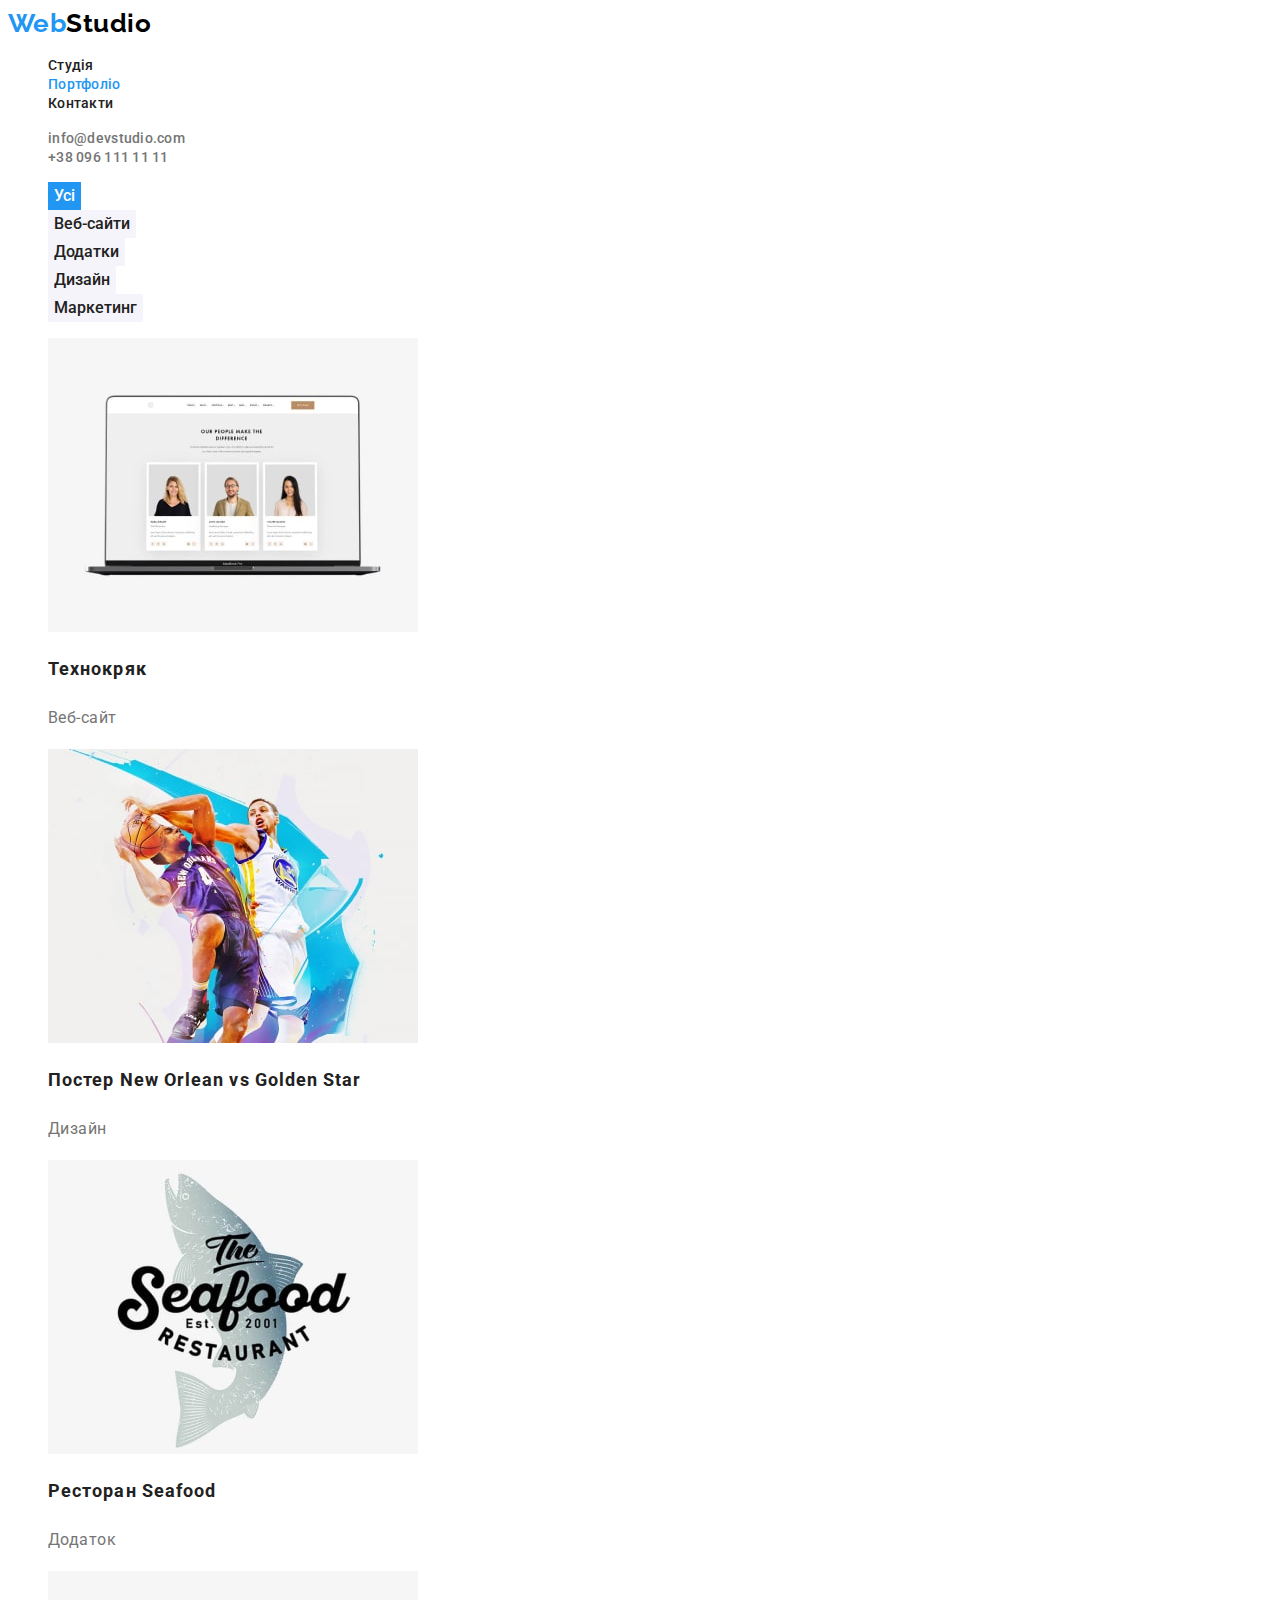
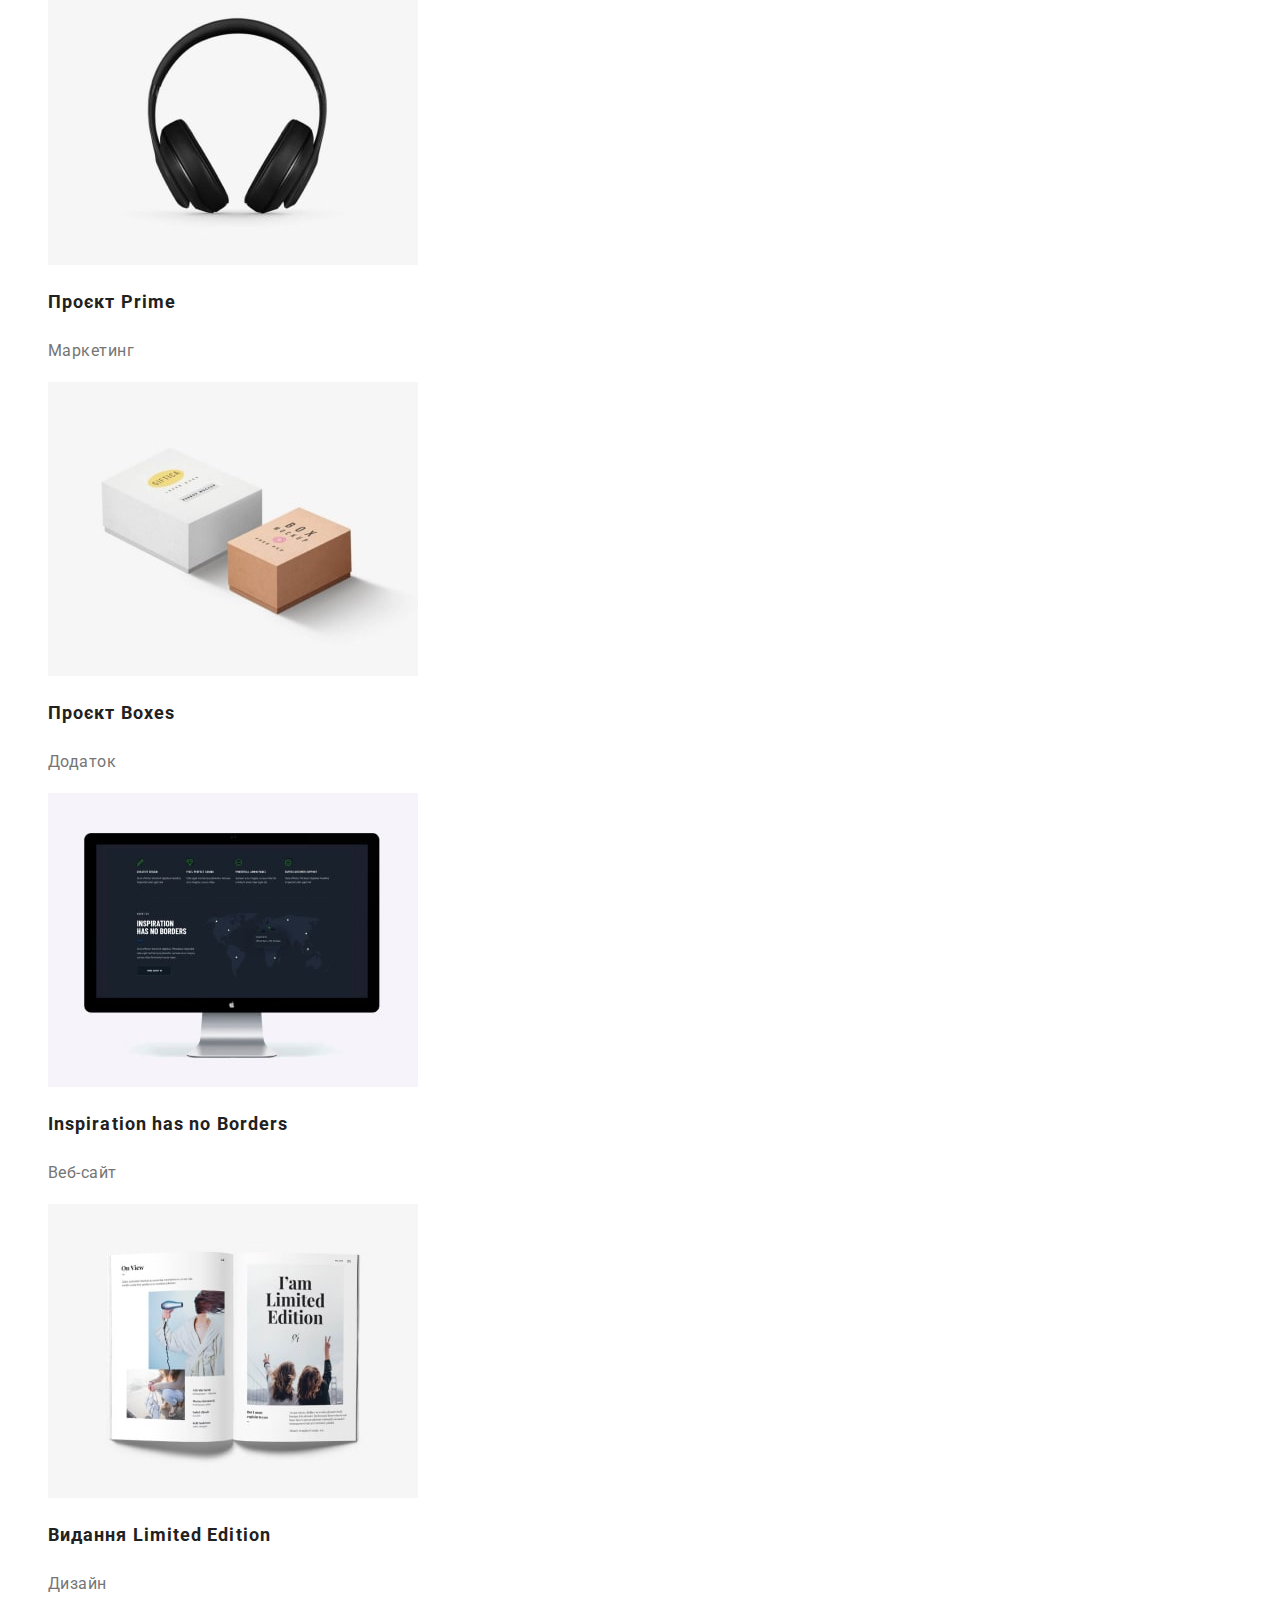
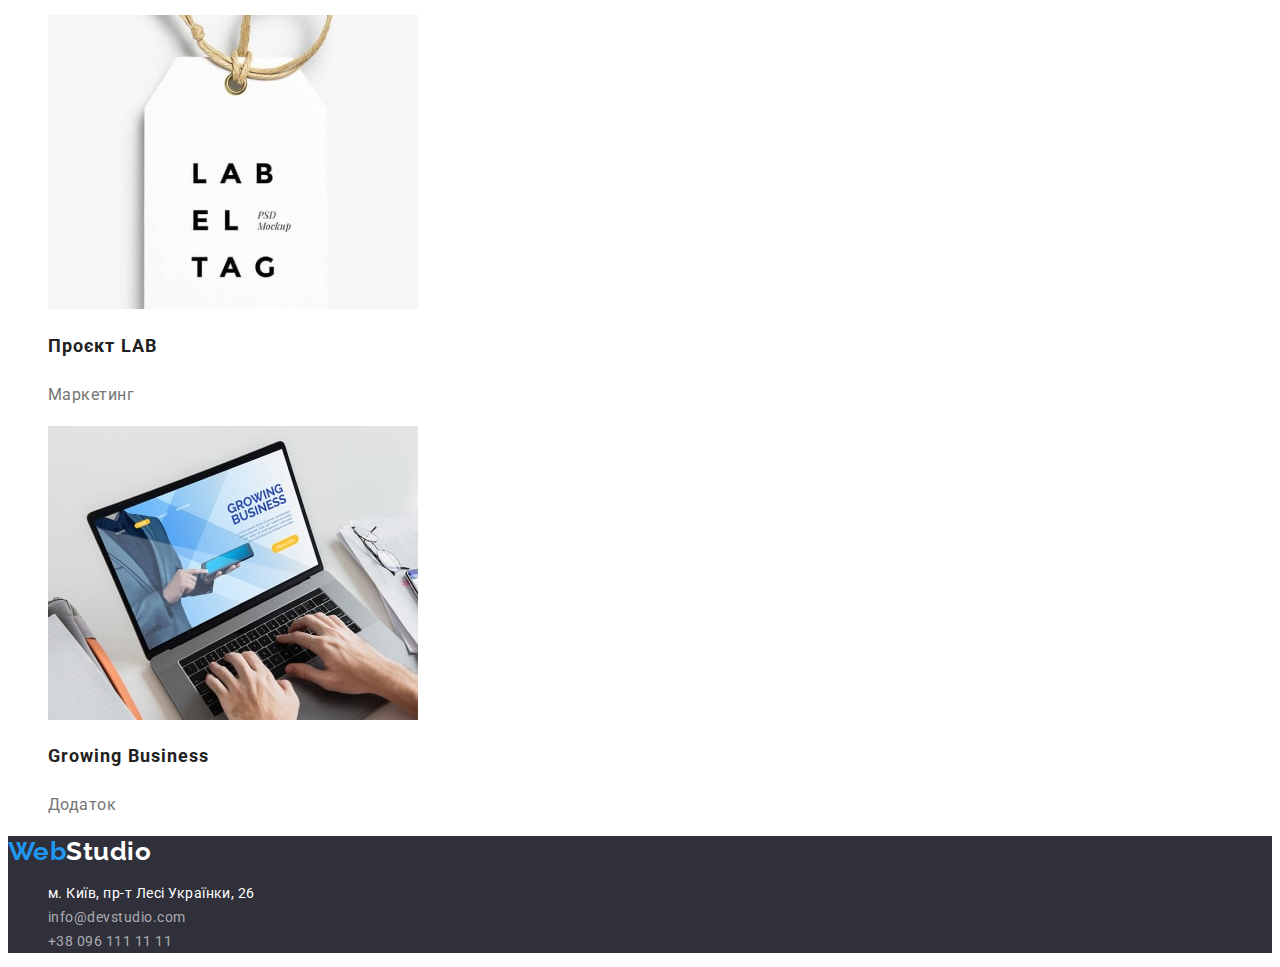
==== portfolio.html @ 3feaf9a3 "Initial commit" ====
<!DOCTYPE html>
<html lang="uk">
  <head>
    <meta charset="UTF-8" />
    <meta http-equiv="X-UA-Compatible" content="IE=edge" />
    <meta name="viewport" content="width=device-width, initial-scale=1.0" />
    <meta name="description" content="Portfolio of the company Web Studio" />
    <title>Web Studio Portfolio</title>
    <!-- Fonts -->
    <link rel="preconnect" href="https://fonts.googleapis.com" />
    <link rel="preconnect" href="https://fonts.gstatic.com" crossorigin />
    <link
      href="https://fonts.googleapis.com/css2?family=Raleway:wght@700&family=Roboto:wght@400;500;700;900&display=swap"
      rel="stylesheet"
    />
    <!-- Styles -->
    <link rel="stylesheet" href="./css/styles.css" />
  </head>
  <body>
    <!-- Header -->
    <header>
      <nav>
        <a class="plink logo nav-logo" href="./index.html" lang="en">
          <span class="accentlogo">Web</span>Studio</a
        >
        <ul class="plist nav-list">
          <li><a class="plink nav-link" href="./index.html">Студія</a></li>
          <li><a class="plink nav-link current" href="./portfolio.html">Портфоліо</a></li>
          <li><a class="plink nav-link" href="">Контакти</a></li>
        </ul>
      </nav>
      <ul class="plist header-contacts-list">
        <li lang="en"
          ><a class="plink header-contacts-link" href="mailto:info@devstudio.com"
            >info@devstudio.com</a
          ></li
        >
        <li
          ><a class="plink header-contacts-link" href="tel:+380961111111">+38 096 111 11 11</a></li
        >
      </ul>
    </header>

    <!-- Main content -->
    <main>
      <section class="portfolio">
        <h1 class="portfolio-title visually-hidden">Наше портфоліо</h1>

        <ul class="plist portfolio-filter-list">
          <li><button class="portfolio-filter-btn current" type="button">Усі</button></li>
          <li><button class="portfolio-filter-btn" type="button">Веб-сайти</button></li>
          <li><button class="portfolio-filter-btn" type="button">Додатки</button></li>
          <li><button class="portfolio-filter-btn" type="button">Дизайн</button></li>
          <li><button class="portfolio-filter-btn" type="button">Маркетинг</button></li>
        </ul>

        <ul class="plist portfolio-list">
          <li class="portfolio-item">
            <a class="plink portfolio-link" href="">
              <img
                class="portfolio-img"
                src="./images/portfolio/img-1.jpg"
                alt="Зображення Технокряк"
                width="370"
                height="294"
              />
              <h2 class="portfolio-title">Технокряк</h2>
              <p class="portfolio-type">Веб-сайт</p>
            </a>
          </li>
          <li class="portfolio-item">
            <a class="plink portfolio-link" href="">
              <img
                class="portfolio-img"
                src="./images/portfolio/img-2.jpg"
                alt="Зображення Постер Нью-Орлеан"
                width="370"
                height="294"
              />
              <h2 class="portfolio-title"
                >Постер <span lang="en">New Orlean vs Golden Star</span></h2
              >
              <p class="portfolio-type">Дизайн</p>
            </a>
          </li>
          <li class="portfolio-item">
            <a class="plink portfolio-link" href="">
              <img
                class="portfolio-img"
                src="./images/portfolio/img-3.jpg"
                alt="Зображення Ресторан Seafood"
                width="370"
                height="294"
              />
              <h2 class="portfolio-title">Ресторан <span lang="en">Seafood</span></h2>
              <p class="portfolio-type">Додаток</p>
            </a>
          </li>
          <li class="portfolio-item">
            <a class="plink portfolio-link" href="">
              <img
                class="portfolio-img"
                src="./images/portfolio/img-4.jpg"
                alt="Зображення Проєкт Prime"
                width="370"
                height="294"
              />
              <h2 class="portfolio-title">Проєкт <span lang="en">Prime</span></h2>
              <p class="portfolio-type">Маркетинг</p>
            </a>
          </li>
          <li class="portfolio-item">
            <a class="plink portfolio-link" href="">
              <img
                class="portfolio-img"
                src="./images/portfolio/img-5.jpg"
                alt="Зображення Проєкт Boxes"
                width="370"
                height="294"
              />
              <h2 class="portfolio-title">Проєкт <span lang="en">Boxes</span></h2>
              <p class="portfolio-type">Додаток</p>
            </a>
          </li>
          <li class="portfolio-item">
            <a class="plink portfolio-link" href="">
              <img
                class="portfolio-img"
                src="./images/portfolio/img-6.jpg"
                alt="Зображення Inspiration"
                width="370"
                height="294"
              />
              <h2 class="portfolio-title" lang="en">Inspiration has no Borders</h2>
              <p class="portfolio-type">Веб-сайт</p>
            </a>
          </li>
          <li class="portfolio-item">
            <a class="plink portfolio-link" href="">
              <img
                class="portfolio-img"
                src="./images/portfolio/img-7.jpg"
                alt="Зображення Видання Limited Edition"
                width="370"
                height="294"
              />
              <h2 class="portfolio-title">Видання <span lang="en">Limited Edition</span></h2>
              <p class="portfolio-type">Дизайн</p>
            </a>
          </li>
          <li class="portfolio-item">
            <a class="plink portfolio-link" href="">
              <img
                class="portfolio-img"
                src="./images/portfolio/img-8.jpg"
                alt="Зображення Проєкт LAB"
                width="370"
                height="294"
              />
              <h2 class="portfolio-title">Проєкт <span lang="en">LAB</span></h2>
              <p class="portfolio-type">Маркетинг</p>
            </a>
          </li>
          <li class="portfolio-item">
            <a class="plink portfolio-link" href="">
              <img
                class="portfolio-img"
                src="./images/portfolio/img-9.jpg"
                alt="Зображення Growing Business"
                width="370"
                height="294"
              />
              <h2 class="portfolio-title" lang="en">Growing Business</h2>
              <p class="portfolio-type">Додаток</p>
            </a>
          </li>
        </ul>
      </section>
    </main>

    <!-- Footer -->
    <footer class="footer">
      <a class="plink logo footer-logo" href="./index.html" lang="en">
        <span class="accentlogo">Web</span>Studio</a
      >
      <address class="address">
        <ul class="plist footer-contacts-list">
          <li>
            <a
              class="plink footer-contacts-link geoaddr"
              href="https://goo.gl/maps/AcqfuWZzsQ2Tnh1x8"
              target="_blank"
              rel="noopener noreferrer"
            >
              м. Київ, пр-т Лесі Українки, 26
            </a>
          </li>
          <li lang="en"
            ><a class="plink footer-contacts-link" href="mailto:info@devstudio.com"
              >info@devstudio.com</a
            ></li
          >
          <li
            ><a class="plink footer-contacts-link" href="tel:+380961111111"
              >+38 096 111 11 11</a
            ></li
          >
        </ul>
      </address>
    </footer>
  </body>
</html>
---- css/styles.css ----
:root {
  /* Colors */
  --main-text-color: #757575;
  --inverse-text-color: #FFFFFF;
  --title-text-color: #212121;
  --logo-color: #000000;
  --header-line-color: #ECECEC;
  --footer-mail-tel-color: rgba(255,255,255,0.6);
  --main-bg-color: #FFFFFF;
  --inverse-bg-color: #2F303A;
  --grey-bg-color: #F5F4FA;
  --accent-color: #2196F3;
  /* Fonts */
  --main-font: 'Roboto', sans-serif;
  --logo-font: 'Raleway', sans-serif;
}

body {
  color: var(--main-text-color);
  background-color: var(--main-bg-color);

  font-family: var(--main-font);
  letter-spacing: 0.03em;
}

/* Hidden elements */

.visually-hidden {
  position: absolute;
  width: 1px;
  height: 1px;
  margin: -1px;
  border: 0;
  padding: 0;
  white-space: nowrap;
  clip-path: inset(100%);
  clip: rect(0 0 0 0);
  overflow: hidden;
}

/* Plain link */

.plink {
  text-decoration: none;
  color: currentColor;
}

/* Plain list */

.plist {
  list-style: none;
}

/* Logo */

.logo {
  font-family: var(--logo-font);
  font-weight: 700;
  font-size: 26px;
  line-height: calc(31 / 26);
}

.nav-logo {
  color: var(--logo-color);
}

.footer-logo {
  color: var(--inverse-text-color);
}

.accentlogo {
  color: var(--accent-color);
}

/* Navigation */

.nav-link, 
.header-contacts-link {
  font-weight: 500;
  font-size: 14px;
  line-height: calc(16 / 14);
  letter-spacing: 0.02em;
}

.nav-link {
  color: var(--title-text-color);
}

/* Accent color for links */

.nav-link.current,
.nav-link:hover,
.nav-link:focus,
.header-contacts-link:hover,
.header-contacts-link:focus, 
.footer-contacts-link:hover,
.footer-contacts-link:focus
{
  color: var(--accent-color);
}

/* -------------------- */
/* Стили для index.html */
/* -------------------- */

/* Section Hero */

.hero {
  color: var(--inverse-text-color);
  background-color: var(--inverse-bg-color);
}

.hero-title {
  font-weight: 900;
  font-size: 44px;
  line-height: calc(60 / 44);
  text-align: center;
  letter-spacing: 0.06em;
  text-transform: uppercase;
}

.hero-btn {
  font-family: inherit;
  font-weight: 700;
  font-size: 16px;
  line-height: calc(30 / 16);
  text-align: center;
  letter-spacing: 0.06em;
  color: var(--inverse-text-color);
  background-color: var(--accent-color);
  cursor: pointer;
  border: 0;
}

/* Section Advs */

.advs-item-title {
  font-weight: 700;
  font-size: 14px;
  line-height: calc(16 / 14);
  text-transform: uppercase;
  color: var(--title-text-color);
}

.advs-item-text {
  font-size: 14px;
  line-height: calc(24 / 14);
}

/* Section WhatDo */

.whatdo-title,
.ourteam-title {
  font-weight: 700;
  font-size: 36px;
  line-height: calc(42 / 36);
  text-align: center;
  color: var(--title-text-color);
}

/* Section OurTeam */

.ourteam {
  background-color: var(--grey-bg-color);
}

.ourteam-item {
  background-color: var(--main-bg-color);
  text-align: center;
}

.ourteam-name {
  font-weight: 500;
  font-size: 16px;
  line-height: calc(19 / 16);
  color: var(--title-text-color);
}

.ourteam-job {
  font-size: 16px;
  line-height: calc(19 / 16);
}

/* Footer */

.footer {
  background-color: var(--inverse-bg-color);
}

.address {
  font-style: inherit;
  font-size: 14px;
  line-height: calc(24 / 14);
  color: var(--footer-mail-tel-color);
}

.geoaddr {
  color: var(--inverse-text-color);
}

/* ------------------------ */
/* Стили для portfolio.html */
/* ------------------------ */

/* Filter buttons */

.portfolio-filter-btn {
  font-family: inherit;
  font-weight: 500;
  font-size: 16px;
  line-height: calc(26 / 16);
  text-align: center;
  color: var(--title-text-color);
  background-color: var(--grey-bg-color);
  cursor: pointer;
  border: 0;
}

.portfolio-filter-btn.current,
.portfolio-filter-btn:hover,
.portfolio-filter-btn:focus {
  color: var(--inverse-text-color);
  background-color: var(--accent-color);
}

/* Portfolio list */

.portfolio-title {
  font-weight: 700;
  font-size: 18px;
  line-height: calc(36 / 18);
  letter-spacing: 0.06em;
  color: var(--title-text-color);
}

.portfolio-type {
  font-size: 16px;
  line-height: calc(30 / 16);
}
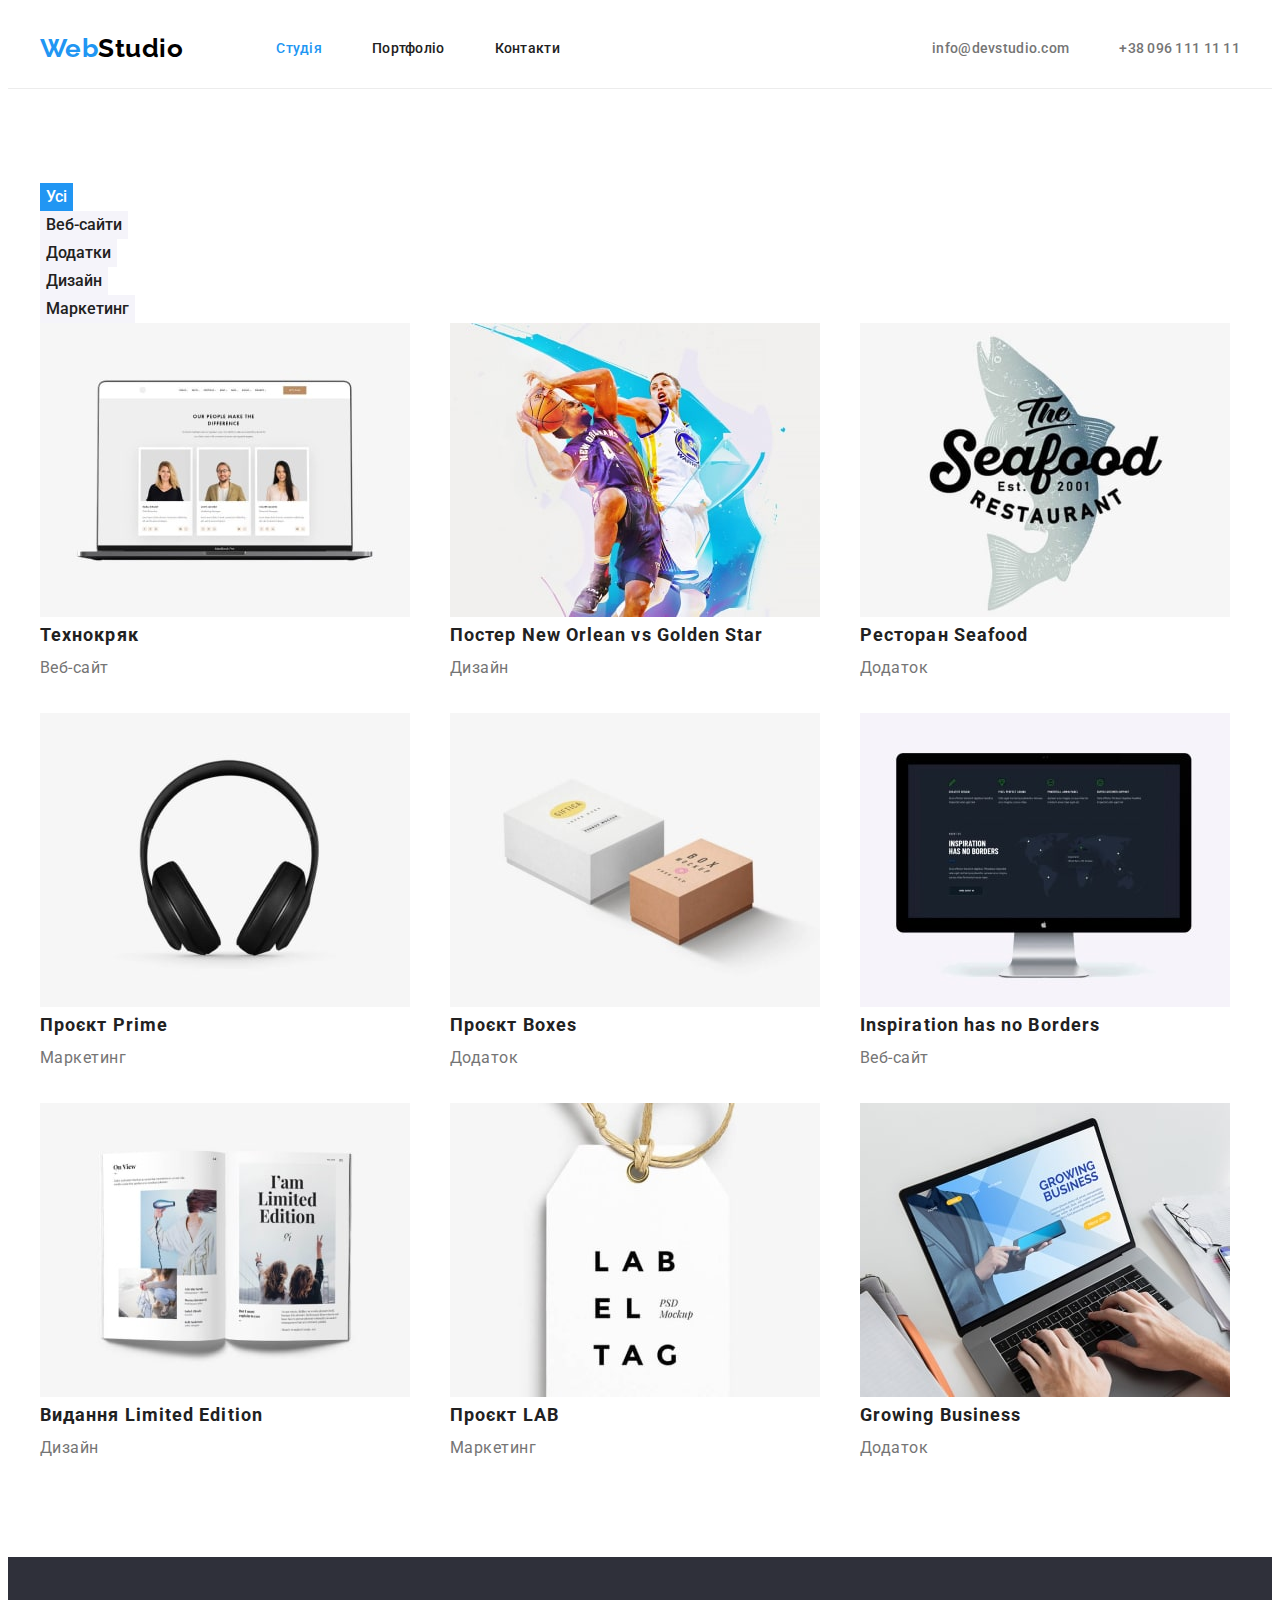
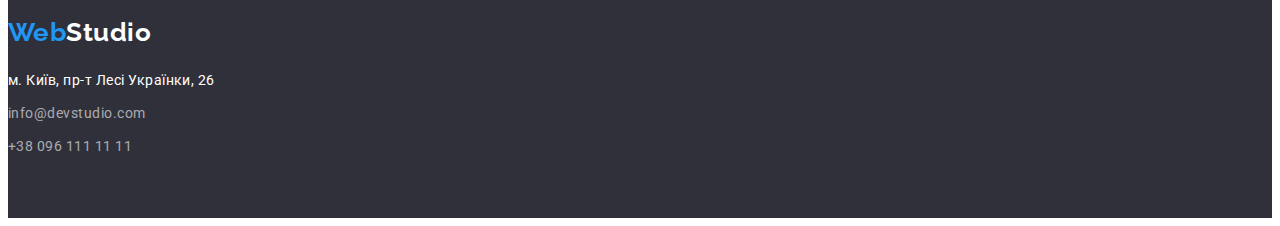
==== commit 6fb08b9f: "General edition" ====
--- a/portfolio.html
+++ b/portfolio.html
@@ -13,37 +13,50 @@
       href="https://fonts.googleapis.com/css2?family=Raleway:wght@700&family=Roboto:wght@400;500;700;900&display=swap"
       rel="stylesheet"
     />
+    <!-- Normalize -->
+    <link
+      rel="stylesheet"
+      href="https://cdnjs.cloudflare.com/ajax/libs/modern-normalize/1.1.0/modern-normalize.min.css"
+      integrity="sha512-wpPYUAdjBVSE4KJnH1VR1HeZfpl1ub8YT/NKx4PuQ5NmX2tKuGu6U/JRp5y+Y8XG2tV+wKQpNHVUX03MfMFn9Q=="
+      crossorigin="anonymous"
+      referrerpolicy="no-referrer"
+    />
     <!-- Styles -->
     <link rel="stylesheet" href="./css/styles.css" />
   </head>
   <body>
     <!-- Header -->
-    <header>
-      <nav>
-        <a class="plink logo nav-logo" href="./index.html" lang="en">
-          <span class="accentlogo">Web</span>Studio</a
-        >
-        <ul class="plist nav-list">
-          <li><a class="plink nav-link" href="./index.html">Студія</a></li>
-          <li><a class="plink nav-link current" href="./portfolio.html">Портфоліо</a></li>
-          <li><a class="plink nav-link" href="">Контакти</a></li>
-        </ul>
-      </nav>
-      <ul class="plist header-contacts-list">
-        <li lang="en"
-          ><a class="plink header-contacts-link" href="mailto:info@devstudio.com"
-            >info@devstudio.com</a
-          ></li
-        >
-        <li
-          ><a class="plink header-contacts-link" href="tel:+380961111111">+38 096 111 11 11</a></li
-        >
-      </ul>
+    <header class="header">
+      <div class="container header-container">
+        <nav class="nav">
+          <a class="plink logo nav-logo" href="./index.html" lang="en">
+            <span class="accentlogo">Web</span>Studio</a
+          >
+          <ul class="plist nav-list">
+            <li><a class="plink nav-link current" href="./index.html">Студія</a></li>
+            <li><a class="plink nav-link" href="./portfolio.html">Портфоліо</a></li>
+            <li><a class="plink nav-link" href="">Контакти</a></li>
+          </ul>
+        </nav>
+        <ul class="plist header-contacts-list">
+          <li lang="en"
+            ><a class="plink header-contacts-link" href="mailto:info@devstudio.com"
+              >info@devstudio.com</a
+            ></li
+          >
+          <li
+            ><a class="plink header-contacts-link" href="tel:+380961111111"
+              >+38 096 111 11 11</a
+            ></li
+          >
+        </ul>
+      </div>
     </header>
 
     <!-- Main content -->
     <main>
-      <section class="portfolio">
+      <section class="section portfolio">
+      <div class="container">
         <h1 class="portfolio-title visually-hidden">Наше портфоліо</h1>
 
         <ul class="plist portfolio-filter-list">
--- a/css/styles.css
+++ b/css/styles.css
@@ -1,26 +1,45 @@
 :root {
   /* Colors */
   --main-text-color: #757575;
-  --inverse-text-color: #FFFFFF;
+  --inverse-text-color: #ffffff;
   --title-text-color: #212121;
   --logo-color: #000000;
-  --header-line-color: #ECECEC;
-  --footer-mail-tel-color: rgba(255,255,255,0.6);
-  --main-bg-color: #FFFFFF;
-  --inverse-bg-color: #2F303A;
-  --grey-bg-color: #F5F4FA;
-  --accent-color: #2196F3;
+  --header-line-color: #ececec;
+  --footer-mail-tel-color: rgba(255, 255, 255, 0.6);
+  --main-bg-color: #ffffff;
+  --inverse-bg-color: #2f303a;
+  --grey-bg-color: #f5f4fa;
+  --accent-color: #2196f3;
   /* Fonts */
   --main-font: 'Roboto', sans-serif;
   --logo-font: 'Raleway', sans-serif;
 }
 
+/* 
+*, 
+*::before,
+*::after {
+  box-sizing: border-box;
+} */
+
 body {
   color: var(--main-text-color);
   background-color: var(--main-bg-color);
 
   font-family: var(--main-font);
   letter-spacing: 0.03em;
+}
+
+/* Reset */
+
+h1,
+h2,
+h3,
+h4,
+h5,
+h6,
+p {
+  margin: 0;
 }
 
 /* Hidden elements */
@@ -38,6 +57,31 @@
   overflow: hidden;
 }
 
+/* Container */
+
+.container {
+  width: 1200px;
+  padding-left: 15px;
+  padding-right: 15px;
+  margin-left: auto;
+  margin-right: auto;
+}
+
+/* All sections */
+
+.section {
+  padding-top: 94px;
+  padding-bottom: 94px;
+}
+
+/* Images */
+
+img {
+  display: block;
+  max-width: 100%;
+  height: auto;
+}
+
 /* Plain link */
 
 .plink {
@@ -49,6 +93,30 @@
 
 .plist {
   list-style: none;
+  margin: 0;
+  padding: 0;
+}
+
+/* Header */
+
+.header {
+  border-bottom: 1px solid var(--header-line-color);
+}
+
+.header-container {
+  display: flex;
+}
+
+.nav,
+.nav-list,
+.header-contacts-list {
+  display: flex;
+  align-items: center;
+}
+
+.nav-list,
+.header-contacts-list {
+  gap: 50px;
 }
 
 /* Logo */
@@ -61,6 +129,10 @@
 }
 
 .nav-logo {
+  margin-right: 93px;
+  padding-top: 24px;
+  padding-bottom: 24px;
+
   color: var(--logo-color);
 }
 
@@ -74,8 +146,13 @@
 
 /* Navigation */
 
-.nav-link, 
+.nav-link,
 .header-contacts-link {
+  display: block;
+
+  padding-top: 32px;
+  padding-bottom: 32px;
+
   font-weight: 500;
   font-size: 14px;
   line-height: calc(16 / 14);
@@ -92,11 +169,14 @@
 .nav-link:hover,
 .nav-link:focus,
 .header-contacts-link:hover,
-.header-contacts-link:focus, 
+.header-contacts-link:focus,
 .footer-contacts-link:hover,
-.footer-contacts-link:focus
-{
+.footer-contacts-link:focus {
   color: var(--accent-color);
+}
+
+.header-contacts-list {
+  margin-left: auto;
 }
 
 /* -------------------- */
@@ -106,35 +186,57 @@
 /* Section Hero */
 
 .hero {
+  padding-top: 200px;
+  padding-bottom: 200px;
+  text-align: center;
   color: var(--inverse-text-color);
   background-color: var(--inverse-bg-color);
 }
 
 .hero-title {
+  width: 696px;
+  margin-left: auto;
+  margin-right: auto;
+  margin-bottom: 30px;
   font-weight: 900;
   font-size: 44px;
   line-height: calc(60 / 44);
-  text-align: center;
   letter-spacing: 0.06em;
   text-transform: uppercase;
 }
 
 .hero-btn {
+  width: 216px;
+  min-height: 50px;
   font-family: inherit;
   font-weight: 700;
   font-size: 16px;
   line-height: calc(30 / 16);
-  text-align: center;
   letter-spacing: 0.06em;
   color: var(--inverse-text-color);
   background-color: var(--accent-color);
   cursor: pointer;
   border: 0;
+  border-radius: 4px;
 }
 
 /* Section Advs */
 
+.section.advs {
+  padding-bottom: 0;
+}
+
+.advs-list {
+  display: flex;
+  gap: 30px;
+}
+
+.advs-item {
+  flex-basis: calc((100% - 30px * 3) / 4);
+}
+
 .advs-item-title {
+  margin-bottom: 10px;
   font-weight: 700;
   font-size: 14px;
   line-height: calc(16 / 14);
@@ -151,6 +253,7 @@
 
 .whatdo-title,
 .ourteam-title {
+  margin-bottom: 50px;
   font-weight: 700;
   font-size: 36px;
   line-height: calc(42 / 36);
@@ -158,18 +261,34 @@
   color: var(--title-text-color);
 }
 
+.whatdo-list {
+  display: flex;
+  gap: 30px;
+}
+
 /* Section OurTeam */
 
 .ourteam {
   background-color: var(--grey-bg-color);
 }
 
+.ourteam-list {
+  display: flex;
+  gap: 30px;
+}
+
 .ourteam-item {
+  padding-bottom: 30px;
   background-color: var(--main-bg-color);
   text-align: center;
+  box-shadow: 0px 1px 3px rgba(0, 0, 0, 0.12), 0px 1px 1px rgba(0, 0, 0, 0.14),
+    0px 2px 1px rgba(0, 0, 0, 0.2);
+  border-radius: 0px 0px 4px 4px;
 }
 
 .ourteam-name {
+  margin-top: 30px;
+  margin-bottom: 10px;
   font-weight: 500;
   font-size: 16px;
   line-height: calc(19 / 16);
@@ -184,10 +303,13 @@
 /* Footer */
 
 .footer {
+  padding-top: 60px;
+  padding-bottom: 60px;
   background-color: var(--inverse-bg-color);
 }
 
 .address {
+  margin-top: 20px;
   font-style: inherit;
   font-size: 14px;
   line-height: calc(24 / 14);
@@ -198,6 +320,10 @@
   color: var(--inverse-text-color);
 }
 
+.footer-contacts-list > :not(:last-child) {
+  margin-bottom: 9px;
+}
+
 /* ------------------------ */
 /* Стили для portfolio.html */
 /* ------------------------ */
@@ -225,6 +351,20 @@
 
 /* Portfolio list */
 
+.portfolio-list {
+  /* параметры сетки */
+  --items: 3;
+  --gap: 30px;
+
+  display: flex;
+  flex-wrap: wrap;
+  gap: var(--gap);
+}
+
+.portfolio-item {
+  flex-basis: calc((100% - var(--gap) * (var(--items) - 1)) / var(--items));
+}
+
 .portfolio-title {
   font-weight: 700;
   font-size: 18px;
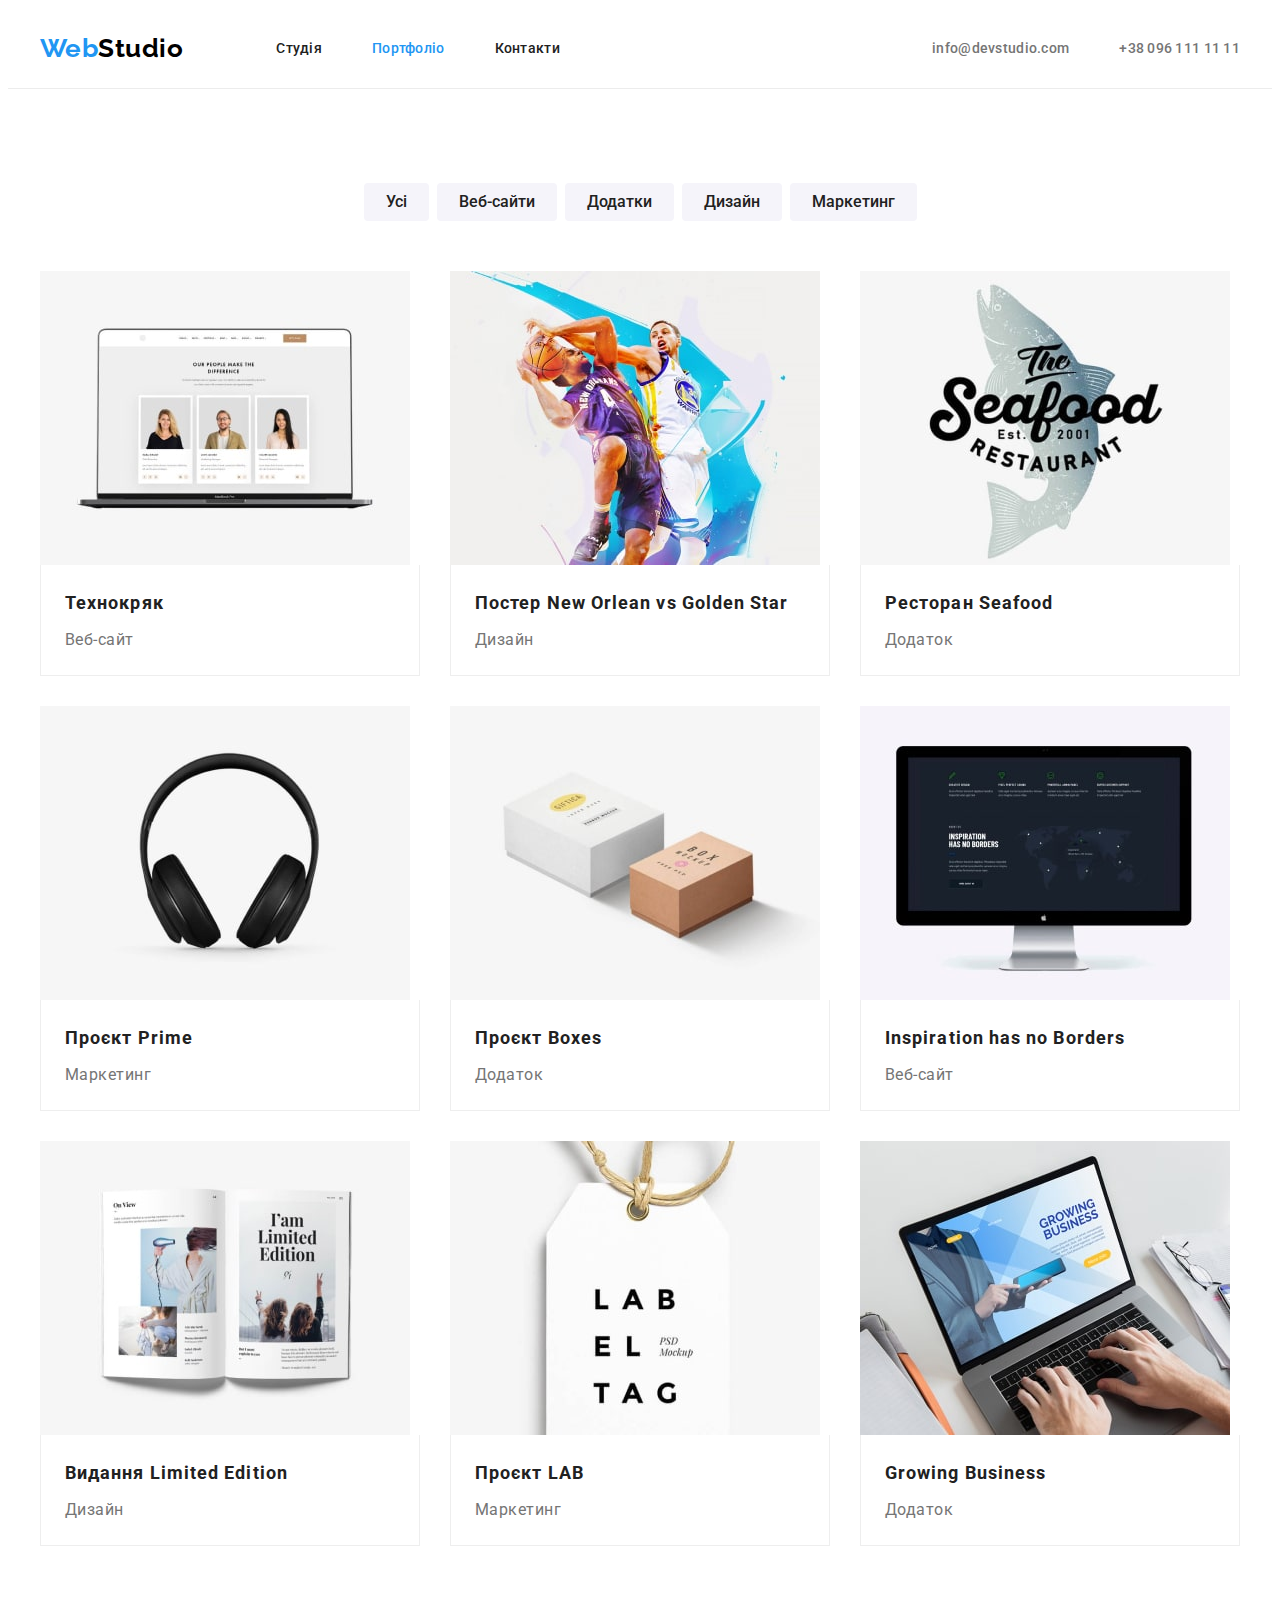
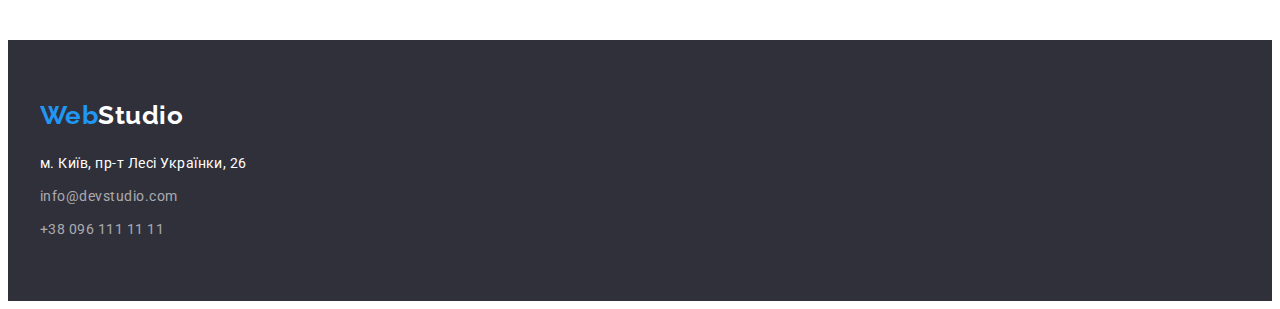
==== commit 892078f8: "Before submit" ====
--- a/portfolio.html
+++ b/portfolio.html
@@ -33,8 +33,8 @@
             <span class="accentlogo">Web</span>Studio</a
           >
           <ul class="plist nav-list">
-            <li><a class="plink nav-link current" href="./index.html">Студія</a></li>
-            <li><a class="plink nav-link" href="./portfolio.html">Портфоліо</a></li>
+            <li><a class="plink nav-link" href="./index.html">Студія</a></li>
+            <li><a class="plink nav-link current" href="./portfolio.html">Портфоліо</a></li>
             <li><a class="plink nav-link" href="">Контакти</a></li>
           </ul>
         </nav>
@@ -56,170 +56,191 @@
     <!-- Main content -->
     <main>
       <section class="section portfolio">
-      <div class="container">
-        <h1 class="portfolio-title visually-hidden">Наше портфоліо</h1>
-
-        <ul class="plist portfolio-filter-list">
-          <li><button class="portfolio-filter-btn current" type="button">Усі</button></li>
-          <li><button class="portfolio-filter-btn" type="button">Веб-сайти</button></li>
-          <li><button class="portfolio-filter-btn" type="button">Додатки</button></li>
-          <li><button class="portfolio-filter-btn" type="button">Дизайн</button></li>
-          <li><button class="portfolio-filter-btn" type="button">Маркетинг</button></li>
-        </ul>
-
-        <ul class="plist portfolio-list">
-          <li class="portfolio-item">
-            <a class="plink portfolio-link" href="">
-              <img
-                class="portfolio-img"
-                src="./images/portfolio/img-1.jpg"
-                alt="Зображення Технокряк"
-                width="370"
-                height="294"
-              />
-              <h2 class="portfolio-title">Технокряк</h2>
-              <p class="portfolio-type">Веб-сайт</p>
-            </a>
-          </li>
-          <li class="portfolio-item">
-            <a class="plink portfolio-link" href="">
-              <img
-                class="portfolio-img"
-                src="./images/portfolio/img-2.jpg"
-                alt="Зображення Постер Нью-Орлеан"
-                width="370"
-                height="294"
-              />
-              <h2 class="portfolio-title"
-                >Постер <span lang="en">New Orlean vs Golden Star</span></h2
-              >
-              <p class="portfolio-type">Дизайн</p>
-            </a>
-          </li>
-          <li class="portfolio-item">
-            <a class="plink portfolio-link" href="">
-              <img
-                class="portfolio-img"
-                src="./images/portfolio/img-3.jpg"
-                alt="Зображення Ресторан Seafood"
-                width="370"
-                height="294"
-              />
-              <h2 class="portfolio-title">Ресторан <span lang="en">Seafood</span></h2>
-              <p class="portfolio-type">Додаток</p>
-            </a>
-          </li>
-          <li class="portfolio-item">
-            <a class="plink portfolio-link" href="">
-              <img
-                class="portfolio-img"
-                src="./images/portfolio/img-4.jpg"
-                alt="Зображення Проєкт Prime"
-                width="370"
-                height="294"
-              />
-              <h2 class="portfolio-title">Проєкт <span lang="en">Prime</span></h2>
-              <p class="portfolio-type">Маркетинг</p>
-            </a>
-          </li>
-          <li class="portfolio-item">
-            <a class="plink portfolio-link" href="">
-              <img
-                class="portfolio-img"
-                src="./images/portfolio/img-5.jpg"
-                alt="Зображення Проєкт Boxes"
-                width="370"
-                height="294"
-              />
-              <h2 class="portfolio-title">Проєкт <span lang="en">Boxes</span></h2>
-              <p class="portfolio-type">Додаток</p>
-            </a>
-          </li>
-          <li class="portfolio-item">
-            <a class="plink portfolio-link" href="">
-              <img
-                class="portfolio-img"
-                src="./images/portfolio/img-6.jpg"
-                alt="Зображення Inspiration"
-                width="370"
-                height="294"
-              />
-              <h2 class="portfolio-title" lang="en">Inspiration has no Borders</h2>
-              <p class="portfolio-type">Веб-сайт</p>
-            </a>
-          </li>
-          <li class="portfolio-item">
-            <a class="plink portfolio-link" href="">
-              <img
-                class="portfolio-img"
-                src="./images/portfolio/img-7.jpg"
-                alt="Зображення Видання Limited Edition"
-                width="370"
-                height="294"
-              />
-              <h2 class="portfolio-title">Видання <span lang="en">Limited Edition</span></h2>
-              <p class="portfolio-type">Дизайн</p>
-            </a>
-          </li>
-          <li class="portfolio-item">
-            <a class="plink portfolio-link" href="">
-              <img
-                class="portfolio-img"
-                src="./images/portfolio/img-8.jpg"
-                alt="Зображення Проєкт LAB"
-                width="370"
-                height="294"
-              />
-              <h2 class="portfolio-title">Проєкт <span lang="en">LAB</span></h2>
-              <p class="portfolio-type">Маркетинг</p>
-            </a>
-          </li>
-          <li class="portfolio-item">
-            <a class="plink portfolio-link" href="">
-              <img
-                class="portfolio-img"
-                src="./images/portfolio/img-9.jpg"
-                alt="Зображення Growing Business"
-                width="370"
-                height="294"
-              />
-              <h2 class="portfolio-title" lang="en">Growing Business</h2>
-              <p class="portfolio-type">Додаток</p>
-            </a>
-          </li>
-        </ul>
+        <div class="container">
+          <h1 class="portfolio-title visually-hidden">Наше портфоліо</h1>
+
+          <ul class="plist portfolio-filter-list">
+            <li><button class="portfolio-filter-btn" type="button">Усі</button></li>
+            <li><button class="portfolio-filter-btn" type="button">Веб-сайти</button></li>
+            <li><button class="portfolio-filter-btn" type="button">Додатки</button></li>
+            <li><button class="portfolio-filter-btn" type="button">Дизайн</button></li>
+            <li><button class="portfolio-filter-btn" type="button">Маркетинг</button></li>
+          </ul>
+
+          <ul class="plist portfolio-list">
+            <li class="portfolio-item">
+              <a class="plink portfolio-link" href="">
+                <img
+                  class="portfolio-img"
+                  src="./images/portfolio/img-1.jpg"
+                  alt="Зображення Технокряк"
+                  width="370"
+                  height="294"
+                />
+                <div class="portfolio-item-container">
+                  <h2 class="portfolio-title">Технокряк</h2>
+                  <p class="portfolio-type">Веб-сайт</p>
+                </div>
+              </a>
+            </li>
+            <li class="portfolio-item">
+              <a class="plink portfolio-link" href="">
+                <img
+                  class="portfolio-img"
+                  src="./images/portfolio/img-2.jpg"
+                  alt="Зображення Постер Нью-Орлеан"
+                  width="370"
+                  height="294"
+                />
+                <div class="portfolio-item-container">
+                  <h2 class="portfolio-title"
+                    >Постер <span lang="en">New Orlean vs Golden Star</span></h2
+                  >
+                  <p class="portfolio-type">Дизайн</p>
+                </div>
+              </a>
+            </li>
+            <li class="portfolio-item">
+              <a class="plink portfolio-link" href="">
+                <img
+                  class="portfolio-img"
+                  src="./images/portfolio/img-3.jpg"
+                  alt="Зображення Ресторан Seafood"
+                  width="370"
+                  height="294"
+                />
+                <div class="portfolio-item-container">
+                  <h2 class="portfolio-title">Ресторан <span lang="en">Seafood</span></h2>
+                  <p class="portfolio-type">Додаток</p>
+                </div>
+              </a>
+            </li>
+            <li class="portfolio-item">
+              <a class="plink portfolio-link" href="">
+                <img
+                  class="portfolio-img"
+                  src="./images/portfolio/img-4.jpg"
+                  alt="Зображення Проєкт Prime"
+                  width="370"
+                  height="294"
+                />
+                <div class="portfolio-item-container">
+                  <h2 class="portfolio-title">Проєкт <span lang="en">Prime</span></h2>
+                  <p class="portfolio-type">Маркетинг</p>
+                </div>
+              </a>
+            </li>
+            <li class="portfolio-item">
+              <a class="plink portfolio-link" href="">
+                <img
+                  class="portfolio-img"
+                  src="./images/portfolio/img-5.jpg"
+                  alt="Зображення Проєкт Boxes"
+                  width="370"
+                  height="294"
+                />
+                <div class="portfolio-item-container">
+                  <h2 class="portfolio-title">Проєкт <span lang="en">Boxes</span></h2>
+                  <p class="portfolio-type">Додаток</p>
+                </div>
+              </a>
+            </li>
+            <li class="portfolio-item">
+              <a class="plink portfolio-link" href="">
+                <img
+                  class="portfolio-img"
+                  src="./images/portfolio/img-6.jpg"
+                  alt="Зображення Inspiration"
+                  width="370"
+                  height="294"
+                />
+                <div class="portfolio-item-container">
+                  <h2 class="portfolio-title" lang="en">Inspiration has no Borders</h2>
+                  <p class="portfolio-type">Веб-сайт</p>
+                </div>
+              </a>
+            </li>
+            <li class="portfolio-item">
+              <a class="plink portfolio-link" href="">
+                <img
+                  class="portfolio-img"
+                  src="./images/portfolio/img-7.jpg"
+                  alt="Зображення Видання Limited Edition"
+                  width="370"
+                  height="294"
+                />
+                <div class="portfolio-item-container">
+                  <h2 class="portfolio-title">Видання <span lang="en">Limited Edition</span></h2>
+                  <p class="portfolio-type">Дизайн</p>
+                </div>
+              </a>
+            </li>
+            <li class="portfolio-item">
+              <a class="plink portfolio-link" href="">
+                <img
+                  class="portfolio-img"
+                  src="./images/portfolio/img-8.jpg"
+                  alt="Зображення Проєкт LAB"
+                  width="370"
+                  height="294"
+                />
+                <div class="portfolio-item-container">
+                  <h2 class="portfolio-title">Проєкт <span lang="en">LAB</span></h2>
+                  <p class="portfolio-type">Маркетинг</p>
+                </div>
+              </a>
+            </li>
+            <li class="portfolio-item">
+              <a class="plink portfolio-link" href="">
+                <img
+                  class="portfolio-img"
+                  src="./images/portfolio/img-9.jpg"
+                  alt="Зображення Growing Business"
+                  width="370"
+                  height="294"
+                />
+                <div class="portfolio-item-container">
+                  <h2 class="portfolio-title" lang="en">Growing Business</h2>
+                  <p class="portfolio-type">Додаток</p>
+                </div>
+              </a>
+            </li>
+          </ul>
+        </div>
       </section>
     </main>
 
     <!-- Footer -->
     <footer class="footer">
-      <a class="plink logo footer-logo" href="./index.html" lang="en">
-        <span class="accentlogo">Web</span>Studio</a
-      >
-      <address class="address">
-        <ul class="plist footer-contacts-list">
-          <li>
-            <a
-              class="plink footer-contacts-link geoaddr"
-              href="https://goo.gl/maps/AcqfuWZzsQ2Tnh1x8"
-              target="_blank"
-              rel="noopener noreferrer"
+      <div class="container">
+        <a class="plink logo footer-logo" href="./index.html" lang="en">
+          <span class="accentlogo">Web</span>Studio</a
+        >
+        <address class="address">
+          <ul class="plist footer-contacts-list">
+            <li>
+              <a
+                class="plink footer-contacts-link geoaddr"
+                href="https://goo.gl/maps/AcqfuWZzsQ2Tnh1x8"
+                target="_blank"
+                rel="noopener noreferrer"
+              >
+                м. Київ, пр-т Лесі Українки, 26
+              </a>
+            </li>
+            <li lang="en"
+              ><a class="plink footer-contacts-link" href="mailto:info@devstudio.com"
+                >info@devstudio.com</a
+              ></li
             >
-              м. Київ, пр-т Лесі Українки, 26
-            </a>
-          </li>
-          <li lang="en"
-            ><a class="plink footer-contacts-link" href="mailto:info@devstudio.com"
-              >info@devstudio.com</a
-            ></li
-          >
-          <li
-            ><a class="plink footer-contacts-link" href="tel:+380961111111"
-              >+38 096 111 11 11</a
-            ></li
-          >
-        </ul>
-      </address>
+            <li
+              ><a class="plink footer-contacts-link" href="tel:+380961111111"
+                >+38 096 111 11 11</a
+              ></li
+            >
+          </ul>
+        </address>
+      </div>
     </footer>
   </body>
 </html>
--- a/css/styles.css
+++ b/css/styles.css
@@ -330,7 +330,15 @@
 
 /* Filter buttons */
 
+.portfolio-filter-list {
+  display: flex;
+  gap: 8px;
+  margin-bottom: 50px;
+  justify-content: center;
+}
+
 .portfolio-filter-btn {
+  padding: 6px 22px;
   font-family: inherit;
   font-weight: 500;
   font-size: 16px;
@@ -340,6 +348,7 @@
   background-color: var(--grey-bg-color);
   cursor: pointer;
   border: 0;
+  border-radius: 4px;
 }
 
 .portfolio-filter-btn.current,
@@ -365,7 +374,14 @@
   flex-basis: calc((100% - var(--gap) * (var(--items) - 1)) / var(--items));
 }
 
+.portfolio-item-container {
+  padding: 20px 24px;
+  border: 1px solid #eeeeee;
+  border-top: 0;
+}
+
 .portfolio-title {
+  margin-bottom: 4px;
   font-weight: 700;
   font-size: 18px;
   line-height: calc(36 / 18);
